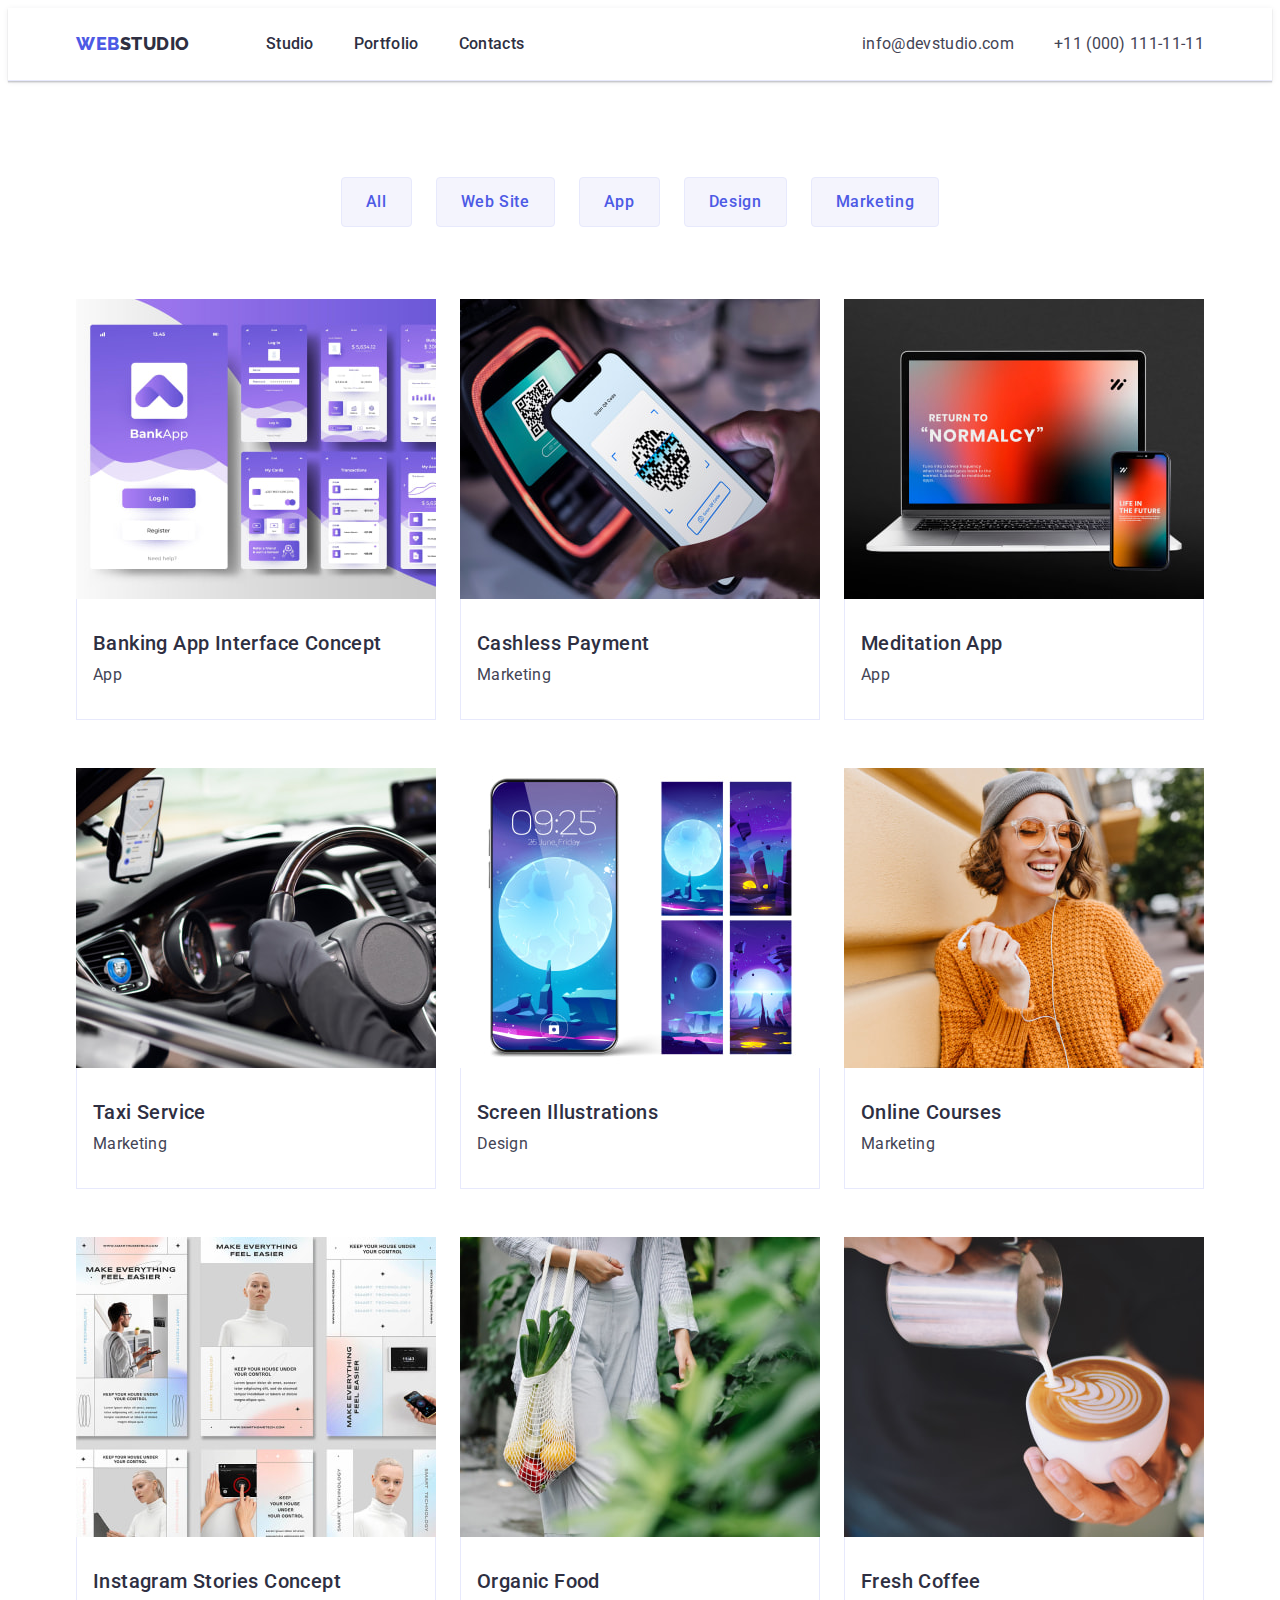
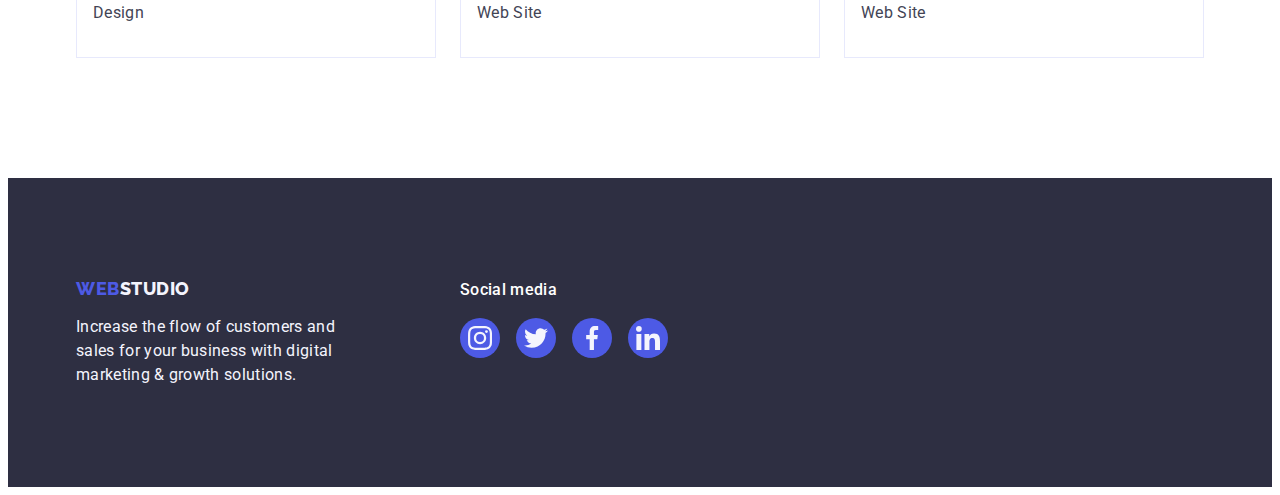
==== portfolio.html @ 0984e40e "hw5" ====
<!DOCTYPE html>
<html lang="en">
  <head>
    <meta charset="UTF-8" />
    <meta http-equiv="X-UA-Compatible" content="IE=edge" />
    <meta name="viewport" content="width=device-width, initial-scale=1.0" />
    <title>Portfolio</title>
    <link rel="preconnect" href="https://fonts.googleapis.com" />
    <link rel="preconnect" href="https://fonts.gstatic.com" crossorigin />
    <link
      href="https://fonts.googleapis.com/css2?family=Raleway:wght@800&family=Roboto:wght@400;500;700;900&display=swap"
      rel="stylesheet"
    />
    <link
      rel="stylesheet"
      href="https://cdnjs.cloudflare.com/ajax/libs/modern-normalize/1.1.0/modern-normalize.min.css"
      integrity="sha512-wpPYUAdjBVSE4KJnH1VR1HeZfpl1ub8YT/NKx4PuQ5NmX2tKuGu6U/JRp5y+Y8XG2tV+wKQpNHVUX03MfMFn9Q=="
      crossorigin="anonymous"
      referrerpolicy="no-referrer"
    />
    <link rel="stylesheet" href="https://cdnjs.cloudflare.com/ajax/libs/animate.css/4.1.1/animate.min.css" />
    <link href="https://unpkg.com/aos@2.3.1/dist/aos.css" rel="stylesheet" />
    <link rel="stylesheet" href="./css/styles.css" />
  </head>

  <body class="pfl-page-content">
    <!-- header section -->
    <header class="header">
      <div class="container flex-container">
        <!-- Menu nav -->
        <nav class="header-nav">
          <a class="logo link" href="./index.html">Web<span class="logo-web">Studio</span></a>
          <ul class="header-nav-list list">
            <li class="header-nav-item">
              <a class="header-nav-link link" href="./index.html">Studio</a>
            </li>
            <li class="header-nav-item">
              <a class="header-nav-link link current" href="./portfolio.html">Portfolio</a>
            </li>
            <li class="header-nav-item">
              <a class="header-nav-link link" href="">Contacts</a>
            </li>
          </ul>
        </nav>
        <address class="header-contact">
          <ul class="header-contact-list list">
            <li class="header-contact-item">
              <a class="contact link" href="mailto:info@devstudio.com">info@devstudio.com</a>
            </li>
            <li class="header-contact-item">
              <a class="contact link" href="tel:+110001111111">+11 (000) 111-11-11</a>
            </li>
          </ul>
        </address>
      </div>
    </header>

    <!-- unique page content -->
    <main class="pfl-main">
      <section class="pfl-section">
        <div class="container">
          <h1 class="visually-hidden">Portfolio</h1>
          <!-- Filters section -->
          <ul class="pfl-filters-list list flex-container">
            <li class="pfl-filters-item">
              <button class="filter-btn btn" type="button">All</button>
            </li>
            <li class="pfl-filters-item">
              <button class="filter-btn btn" type="button">Web Site</button>
            </li>
            <li class="pfl-filters-item">
              <button class="filter-btn btn" type="button">App</button>
            </li>
            <li class="pfl-filters-item">
              <button class="filter-btn btn" type="button">Design</button>
            </li>
            <li class="pfl-filters-item">
              <button class="filter-btn btn" type="button">Marketing</button>
            </li>
          </ul>
          <!-- Row section -->
          <ul class="pfl-row-list list flex-container card-set">
            <li class="pfl-row-item card-set-item">
              <a class="pfl-row-link link" href="./portfolio.html">
                <div class="pfl-row-box">
                  <img
                    class="pfl-row-img"
                    src="./images/portfolio/row-1/img-1.jpg"
                    alt="Bank App"
                    width="360"
                    height="300"
                  />
                  <p class="pfl-row-overlay">
                    Lorem ipsum dolor sit amet consectetur adipisicing elit. Placeat, atque velit ab temporibus iure
                    doloremque sapiente accusantium quas saepe nesciunt!
                  </p>
                </div>
                <div class="row-text-container">
                  <h2 class="subtitle">Banking App Interface Concept</h2>
                  <p class="subtitle-txt">App</p>
                </div>
              </a>
            </li>
            <li class="pfl-row-item card-set-item">
              <a class="pfl-row-link link" href="./portfolio.html">
                <div class="pfl-row-box">
                  <img
                    class="pfl-row-img"
                    src="./images/portfolio/row-1/img-2.jpg"
                    alt="Cashless Payment"
                    width="360"
                    height="300"
                  />
                  <p class="pfl-row-overlay">
                    Lorem ipsum dolor sit amet consectetur adipisicing elit. Placeat, atque velit ab temporibus iure
                    doloremque sapiente accusantium quas saepe nesciunt!
                  </p>
                </div>
                <div class="row-text-container">
                  <h2 class="subtitle">Cashless Payment</h2>
                  <p class="subtitle-txt">Marketing</p>
                </div>
              </a>
            </li>
            <li class="pfl-row-item card-set-item">
              <a class="pfl-row-link link" href="./portfolio.html">
                <div class="pfl-row-box">
                  <img
                    class="pfl-row-img"
                    src="./images/portfolio/row-1/img-3.jpg"
                    alt="Computer App"
                    width="360"
                    height="300"
                  />
                  <p class="pfl-row-overlay">
                    Lorem ipsum dolor sit amet consectetur adipisicing elit. Placeat, atque velit ab temporibus iure
                    doloremque sapiente accusantium quas saepe nesciunt!
                  </p>
                </div>
                <div class="row-text-container">
                  <h2 class="subtitle">Meditation App</h2>
                  <p class="subtitle-txt">App</p>
                </div>
              </a>
            </li>
            <li class="pfl-row-item card-set-item">
              <a class="pfl-row-link link" href="./portfolio.html">
                <div class="pfl-row-box">
                  <img
                    class="pfl-row-img"
                    src="./images/portfolio/row-2/img-1.jpg"
                    alt="Driver"
                    width="360"
                    height="300"
                  />
                  <p class="pfl-row-overlay">
                    Lorem ipsum dolor sit amet consectetur adipisicing elit. Placeat, atque velit ab temporibus iure
                    doloremque sapiente accusantium quas saepe nesciunt!
                  </p>
                </div>
                <div class="row-text-container">
                  <h2 class="subtitle">Taxi Service</h2>
                  <p class="subtitle-txt">Marketing</p>
                </div>
              </a>
            </li>
            <li class="pfl-row-item card-set-item">
              <a class="pfl-row-link link" href="./portfolio.html">
                <div class="pfl-row-box">
                  <img
                    class="pfl-row-img"
                    src="./images/portfolio/row-2/img-2.jpg"
                    alt="Screen design"
                    width="360"
                    height="300"
                  />
                  <p class="pfl-row-overlay">
                    Lorem ipsum dolor sit amet consectetur adipisicing elit. Placeat, atque velit ab temporibus iure
                    doloremque sapiente accusantium quas saepe nesciunt!
                  </p>
                </div>
                <div class="row-text-container">
                  <h2 class="subtitle">Screen Illustrations</h2>
                  <p class="subtitle-txt">Design</p>
                </div>
              </a>
            </li>
            <li class="pfl-row-item card-set-item">
              <a class="pfl-row-link link" href="./portfolio.html">
                <div class="pfl-row-box">
                  <img
                    class="pfl-row-img"
                    src="./images/portfolio/row-2/img-3.jpg"
                    alt="Smiling Woman"
                    width="360"
                    height="300"
                  />
                  <p class="pfl-row-overlay">
                    Lorem ipsum dolor sit amet consectetur adipisicing elit. Placeat, atque velit ab temporibus iure
                    doloremque sapiente accusantium quas saepe nesciunt!
                  </p>
                </div>
                <div class="row-text-container">
                  <h2 class="subtitle">Online Courses</h2>
                  <p class="subtitle-txt">Marketing</p>
                </div>
              </a>
            </li>
            <li class="pfl-row-item card-set-item">
              <a class="pfl-row-link link" href="./portfolio.html">
                <div class="pfl-row-box">
                  <img
                    class="pfl-row-img"
                    src="./images/portfolio/row-3/img-1.jpg"
                    alt="Instagram Concept"
                    width="360"
                    height="300"
                  />
                  <p class="pfl-row-overlay">
                    Lorem ipsum dolor sit amet consectetur adipisicing elit. Placeat, atque velit ab temporibus iure
                    doloremque sapiente accusantium quas saepe nesciunt!
                  </p>
                </div>
                <div class="row-text-container">
                  <h2 class="subtitle">Instagram Stories Concept</h2>
                  <p class="subtitle-txt">Design</p>
                </div>
              </a>
            </li>
            <li class="pfl-row-item card-set-item">
              <a class="pfl-row-link link" href="./portfolio.html">
                <div class="pfl-row-box">
                  <img
                    class="pfl-row-img"
                    src="./images/portfolio/row-3/img-2.jpg"
                    alt="Bunch of fruits"
                    width="360"
                    height="300"
                  />
                  <p class="pfl-row-overlay">
                    Lorem ipsum dolor sit amet consectetur adipisicing elit. Placeat, atque velit ab temporibus iure
                    doloremque sapiente accusantium quas saepe nesciunt!
                  </p>
                </div>
                <div class="row-text-container">
                  <h2 class="subtitle">Organic Food</h2>
                  <p class="subtitle-txt">Web Site</p>
                </div>
              </a>
            </li>
            <li class="pfl-row-item card-set-item">
              <a class="pfl-row-link link" href="./portfolio.html">
                <div class="pfl-row-box">
                  <img
                    class="pfl-row-img"
                    src="./images/portfolio/row-3/img-3.jpg"
                    alt="Cup of coffee"
                    width="360"
                    height="300"
                  />
                  <p class="pfl-row-overlay">
                    Lorem ipsum dolor sit amet consectetur adipisicing elit. Placeat, atque velit ab temporibus iure
                    doloremque sapiente accusantium quas saepe nesciunt!
                  </p>
                </div>
                <div class="row-text-container">
                  <h2 class="subtitle">Fresh Coffee</h2>
                  <p class="subtitle-txt">Web Site</p>
                </div>
              </a>
            </li>
          </ul>
        </div>
      </section>
    </main>

    <!-- footer section -->
    <footer class="footer">
      <div class="footer-container container flex-container">
        <div class="footer-txt">
          <a class="logo link footer-logo" href="./index.html">Web<span class="logo-web logo-light">Studio</span></a>
          <p class="footer-text subtitle-txt">
            Increase the flow of customers and sales for your business with digital marketing & growth solutions.
          </p>
        </div>
        <div class="footer-soc-media">
          <p class="footer-soc-txt">Social media</p>
          <ul class="footer-soc-list list flex-container">
            <li class="footer-soc-item">
              <a href="" class="footer-soc-link link" target="_blank" rel="noopener noreferrer nofollow">
                <svg class="footer-soc-icon" width="24" height="24">
                  <use href="./images/icons.svg#icon-instagram"></use>
                </svg>
              </a>
            </li>
            <li class="footer-soc-item">
              <a href="" class="footer-soc-link link" target="_blank" rel="noopener noreferrer nofollow">
                <svg class="footer-soc-icon" width="24" height="24">
                  <use href="./images/icons.svg#icon-twitter"></use>
                </svg>
              </a>
            </li>
            <li class="footer-soc-item">
              <a href="" class="footer-soc-link link" target="_blank" rel="noopener noreferrer nofollow">
                <svg class="footer-soc-icon" width="24" height="24">
                  <use href="./images/icons.svg#icon-facebook"></use>
                </svg>
              </a>
            </li>
            <li class="footer-soc-item">
              <a href="" class="footer-soc-link link" target="_blank" rel="noopener noreferrer nofollow">
                <svg class="footer-soc-icon" width="24" height="24">
                  <use href="./images/icons.svg#icon-linkedin"></use>
                </svg>
              </a>
            </li>
          </ul>
        </div>
      </div>
    </footer>
    <script src="./modal.js"></script>
    <script src="https://unpkg.com/aos@2.3.1/dist/aos.js"></script>
    <script>
      AOS.init();
    </script>
  </body>
</html>
---- css/styles.css ----
html {
  box-sizing: border-box;
}

*,
*::before,
*::after {
  box-sizing: inherit;
}

/**
  |============================
  | NORMALIZE VS RESET
  |============================
*/

img {
  display: block;
  max-width: 100%;
  height: auto;
}

h1,
h2,
h3,
h4,
h5,
h6,
p,
ul {
  margin: 0;
}

.list {
  list-style-type: none;
  padding: 0;
  margin: 0;
}

:root {
  /* Fonts */
  --primary-font: 'Roboto', sans-serif;
  --secondary-font: 'Raleway', sans-serif;
  /* Colors */
  --color-iris: #4d5ae5;
  --color-ocean: #404bbf;
  --color-navy-blue: #2e2f42;
  --color-green: #31d0aa;
  --color-slate: #434455;
  --color-light-slate: #8e8f99;
  --color-cornflower: #e7e9fc;
  --color-cloud: #f4f4fd;
  --color-navy-blue-modal: #2e2f42;
  --color-grey: #2e2f42;
  --color-white: #ffffff;
  --color-dairy: #fcfcfc;
  /* Text colors */
  --main-txt-cl: #434455;
  --sec-txt-cl: #2e2f42;
  --main-title-cl: #ffffff;

  /* Other */
  --indent: 24px;
  --items: 3;
  /* --transition: 250ms cubic-bezier(0.4, 0, 0.2, 1); */
}

body {
  background-color: var(--color-white);
  font-size: 16px;
  font-family: var(--primary-font);
  color: var(--main-txt-cl);
}

/**
  |============================
  | Base styles
  |============================
*/

.visually-hidden {
  position: absolute;
  width: 1px;
  height: 1px;
  margin: -1px;
  border: 0;
  padding: 0;
  white-space: nowrap;
  clip-path: inset(100%);
  clip: rect(0 0 0 0);
  overflow: hidden;
}

.section {
  padding: 120px 0;
}

.container {
  width: 1158px;
  margin: 0 auto;
  padding: 0 15px;
  /* outline: 2px solid red;
  outline-offset: -2px; */
}

.link {
  text-decoration: none;
}

.link:hover,
.link:focus {
  text-decoration: none;
}

.btn {
  font-family: inherit;
  cursor: pointer;
  background: var(--color-iris);
  font-size: 16px;
  font-weight: 500;
  line-height: 1.5;
  letter-spacing: 0.04em;
  text-decoration: none;
  text-transform: none;
  color: var(--color-white);
  border-radius: 4px;
  transition-property: background-color;
  transition-duration: 250ms;
  transition-timing-function: cubic-bezier(0.4, 0, 0.2, 1);
}

.btn:hover,
.btn:focus {
  background-color: var(--color-ocean);
  box-shadow: 0px 3px 1px rgba(0, 0, 0, 0.1), 0px 2px 1px rgba(0, 0, 0, 0.08), 0px 2px 2px rgba(0, 0, 0, 0.12);
  border-radius: 4px;
}

.main-title {
  font-family: var(--primary-font);
  font-size: 56px;
  font-weight: 700;
  line-height: 1.07;
  letter-spacing: 0.02em;
  text-align: center;
  color: var(--main-title-cl);
}

.section-title {
  font-size: 36px;
  font-weight: 700;
  line-height: 1.11;
  letter-spacing: 0.02em;
  text-transform: capitalize;
  text-align: center;
  color: var(--color-navy-blue);
  margin-bottom: 72px;
}

.subtitle {
  margin-bottom: 8px;
  font-size: 20px;
  font-weight: 500;
  line-height: 1.2;
  letter-spacing: 0.02em;
  color: var(--color-navy-blue);
}

.subtitle-txt {
  font-size: 16px;
  line-height: 1.5;
  letter-spacing: 0.02em;
  color: var(--color-slate);
}

.descr {
  font-size: 16px;
  font-weight: 500;
  line-height: 1.5;
  letter-spacing: 0.02em;
}

.small-text {
  font-size: 12px;
  line-height: 1.16;
  letter-spacing: 0.04em;
}

.logo {
  font-family: var(--secondary-font);
  font-weight: 800;
  font-size: 18px;
  line-height: 1.17;
  letter-spacing: 0.03em;
  text-transform: uppercase;
  margin-right: 76px;
  color: var(--color-iris);
  padding: 24px 0;
}

.logo-web {
  color: var(--color-navy-blue);
}

.logo-light {
  color: var(--color-cloud);
}

/**
  |============================
  | Card set
  |============================
*/

.card-set {
  display: flex;
  flex-wrap: wrap;
  gap: var(--indent);
}

.card-set-item {
  flex-basis: calc((100% - var(--indent) * (var(--items) - 1)) / var(--items));
}

/**
  |============================
  | Main page styles
  |============================
*/

/* Header styles */

.header {
  border-bottom: 1px solid #e7e9fc;
  box-shadow: 0px 2px 1px rgba(46, 47, 66, 0.08), 0px 1px 1px rgba(46, 47, 66, 0.16), 0px 1px 6px rgba(46, 47, 66, 0.08);
}

.flex-container {
  display: flex;
  align-items: center;
}

/* nav section */

.header-nav {
  display: flex;
  align-items: center;
  margin-right: auto;
}

.header-nav-list {
  display: flex;
  align-items: center;
  gap: 40px;
}

.header-nav-link {
  font-family: var(--primary-font);
  font-weight: 500;
  font-size: 16px;
  line-height: 1.5;
  letter-spacing: 0.02em;
  color: var(--color-navy-blue);
  display: block;
  padding: 24px 0;
  transition-property: color;
  transition-duration: 250ms;
  transition-timing-function: cubic-bezier(0.4, 0, 0.2, 1);
}

.current::after {
  content: '';
  display: inline-block;
  position: absolute;
  width: 48px;
  height: 4px;
  border-radius: 2px;
  color: var(--color-ocean);
}

.header-nav-link:hover,
.header-nav-link:focus {
  color: var(--color-ocean);
}

/* contact section */
.header-contact {
  font-style: normal;
}

.header-contact-list {
  display: flex;
  align-items: center;
  gap: 40px;
}

.contact {
  font-size: 16px;
  line-height: 1.5;
  letter-spacing: 0.02em;
  color: var(--color-slate);
  padding: 24px 0;
  display: block;
  transition-property: color;
  transition-duration: 250ms;
  transition-timing-function: cubic-bezier(0.4, 0, 0.2, 1);
}

.contact:hover,
.contact:focus {
  color: var(--color-ocean);
}

/**
  |============================
  | Main styles
  |============================
*/

/* Hero section */

.main-hero {
  background-color: var(--color-navy-blue);
  margin: 0 auto;
  max-width: 1440px;
  padding-top: 188px;
  padding-bottom: 188px;
  background-image: linear-gradient(rgba(46, 47, 66, 0.7), rgba(46, 47, 66, 0.7)), url(../images/hero-bg.jpg);
  background-repeat: no-repeat;
  background-position: center;
  background-size: cover;
}

.main-hero-title {
  max-width: 496px;
  margin: auto;
  margin-bottom: 48px;
}

.main-hero-btn {
  display: block;
  min-width: 169px;
  height: 56px;
  padding: 15px 31px;
  margin: 0 auto;
  border: none;
}

.btn-container {
  padding-bottom: 120px;
}

/* Feature section */

.main-feature-item {
  --items: 4;
}

.main-feature-img {
  height: 112px;
  background-color: var(--color-cloud);
  border-radius: 4px;
  margin-bottom: 8px;
  align-items: center;
  justify-content: center;
}

/* Service section */

.main-service {
  padding-top: 0;
}

/* team section */

.main-team {
  background-color: var(--color-cloud);
}

.main-team-list {
  flex-wrap: wrap;
  gap: 24px;
}

.main-team-item {
  background-color: var(--color-white);
  flex-basis: calc((100% - 24px * 3) / 4);
  box-shadow: 0px 1px 6px rgba(46, 47, 66, 0.08), 0px 1px 1px rgba(46, 47, 66, 0.16), 0px 2px 1px rgba(46, 47, 66, 0.08);
  border-radius: 0px 0px 4px 4px;
}

.main-team-name {
  text-align: center;
  margin-bottom: 8px;
}

.main-team-text {
  text-align: center;
  margin-bottom: 8px;
}

.team-soc-list {
  display: flex;
  justify-content: center;
  gap: 24px;
}

.team-soc-item {
  width: 40px;
  height: 40px;
}

.team-soc-link {
  width: 100%;
  height: 100%;
  display: flex;
  background-color: var(--color-iris);
  border-radius: 50%;
  align-items: center;
  justify-content: center;
  transition-property: background-color;
  transition-duration: 250ms;
  transition-timing-function: cubic-bezier(0.4, 0, 0.2, 1);
}

.team-soc-link:hover,
.team-soc-link:focus {
  background-color: var(--color-ocean);
}

.team-soc-icon {
  fill: var(--color-cloud);
}

.team-card-txt {
  padding: 32px 16px;
  text-align: center;
}

/* Customer section */

.main-cust-list {
  display: flex;
  align-items: center;
  justify-content: center;
  gap: 24px;
}

.main-cust-item {
  width: calc((100% - (24px * 5)) / 6);
  height: 88px;
}

.main-cust-link {
  width: 100%;
  height: 100%;
  display: flex;
  align-items: center;
  justify-content: center;
  color: #8e8f99;
  border: 1px solid #8e8f99;
  border-radius: 4px;
  transition-property: border-color, color;
  transition-duration: 250ms;
  transition-timing-function: cubic-bezier(0.4, 0, 0.2, 1);
}

.main-cust-link:hover,
.main-cust-link:focus {
  border-color: var(--color-ocean);
  color: var(--color-ocean);
}

.main-cust-icon {
  fill: currentColor;
}

/* Footer styles */
.footer {
  background-color: var(--color-navy-blue);
  padding: 100px 0;
}

.footer-text {
  color: var(--color-cloud);
  width: 264px;
}

.footer-container {
  display: flex;
  align-items: baseline;
}

.footer-txt {
  margin-right: 120px;
}

.footer-logo {
  display: inline-block;
  margin: 0 0 16px 0;
  padding: 0;
}

.footer-soc-txt {
  line-height: 1.5;
  font-weight: 500;
  letter-spacing: 0.02em;
  color: var(--color-white);
  margin-bottom: 16px;
}

.footer-soc-list {
  justify-content: center;
  gap: 16px;
}

.footer-soc-item {
  width: 40px;
  height: 40px;
}

.footer-soc-link {
  width: 100%;
  height: 100%;
  display: flex;
  background-color: var(--color-iris);
  border-radius: 50%;
  align-items: center;
  justify-content: center;
  transition-property: background-color;
  transition-duration: 250ms;
  transition-timing-function: cubic-bezier(0.4, 0, 0.2, 1);
}

.footer-soc-link:hover,
.footer-soc-link:focus {
  background-color: var(--color-green);
}

.footer-soc-icon {
  fill: var(--color-cloud);
}

/**
  |============================
  | Portfolio styles
  |============================
*/

/* Portfolio main content styles */

.pfl-section {
  padding: 96px 0 120px;
}

.pfl-filters-list {
  margin-bottom: 72px;
  gap: 24px;
  justify-content: center;
}

.filter-btn {
  background-color: var(--color-cloud);
  border: 1px solid var(--color-cornflower);
  padding: 12px 24px;
  border-radius: 4px;
  color: var(--color-iris);
  transition-property: color, border;
  transition-duration: 250ms;
  transition-timing-function: cubic-bezier(0.4, 0, 0.2, 1);
}

.filter-btn:hover,
.filter-btn:focus {
  color: var(--color-white);
  border: 1px solid transparent;
}

.pfl-row-list {
  gap: 24px;
  row-gap: 48px;
}

.pfl-row-link {
  display: block;
  transition-property: box-shadow;
  transition-duration: 250ms;
  transition-timing-function: cubic-bezier(0.4, 0, 0.2, 1);
}

.pfl-row-link:hover,
.pfl-row-link:focus {
  box-shadow: 0px 1px 6px rgba(46, 47, 66, 0.08), 0px 1px 1px rgba(46, 47, 66, 0.16), 0px 2px 1px rgba(46, 47, 66, 0.08);
}

.pfl-row-box {
  position: relative;
  overflow: hidden;
}

.pfl-row-overlay {
  position: absolute;
  top: 0;
  left: 0;
  width: 100%;
  height: 100%;
  transform: translateY(100%);
  background-color: #4d5ae5;
  color: var(--color-cloud);
  line-height: 1.5;
  letter-spacing: 0.02em;
  mix-blend-mode: normal;
  padding: 40px 32px 0 32px;
  transition-property: transform;
  transition-duration: 250ms;
  transition-timing-function: cubic-bezier(0.4, 0, 0.2, 1);
}

.pfl-row-box:hover .pfl-row-overlay {
  transform: translateY(0);
}

.row-text-container {
  padding: 32px 16px;
  border: 1px solid #e7e9fc;
  border-top: none;
}

.backdrop {
  position: fixed;
  width: 100%;
  height: 100%;
  background-color: rgba(46, 47, 66, 0.4);
  top: 0;
  transition: opacity 300ms linear, visibility 300ms linear;
}

.modal {
  position: absolute;
  top: 50%;
  left: 50%;
  transform: translate(-50%, -50%) scale(1);
  transition: transform 300ms linear;
  width: 408px;
  min-height: 576px;
  background-color: var(--color-dairy);
  box-shadow: 0px 1px 1px rgba(0, 0, 0, 0.14), 0px 1px 3px rgba(0, 0, 0, 0.12), 0px 2px 1px rgba(0, 0, 0, 0.2);
  border-radius: 4px;
  padding: 24px;
}

.backdrop.is-hidden .modal {
  transform: translate(-50%, -50%) scale(0);
}

.modal-close-btn {
  width: 24px;
  height: 24px;
  background-color: var(--color-cornflower);
  border: 1px solid rgba(0, 0, 0, 0.1);
  border-radius: 50%;
  display: flex;
  margin-left: auto;
  align-items: center;
  justify-content: center;
}

.modal-close-btn:hover,
.modal-close-btn:focus {
  border-radius: 50%;
  box-shadow: none;
}

.close-btn-icon {
  fill: var(--color-navy-blue);
}

.close-btn-icon:hover,
.close-btn-icon:focus {
  fill: var(--color-white);
}

.is-hidden {
  visibility: none;
  opacity: 0;
  pointer-events: none;
}
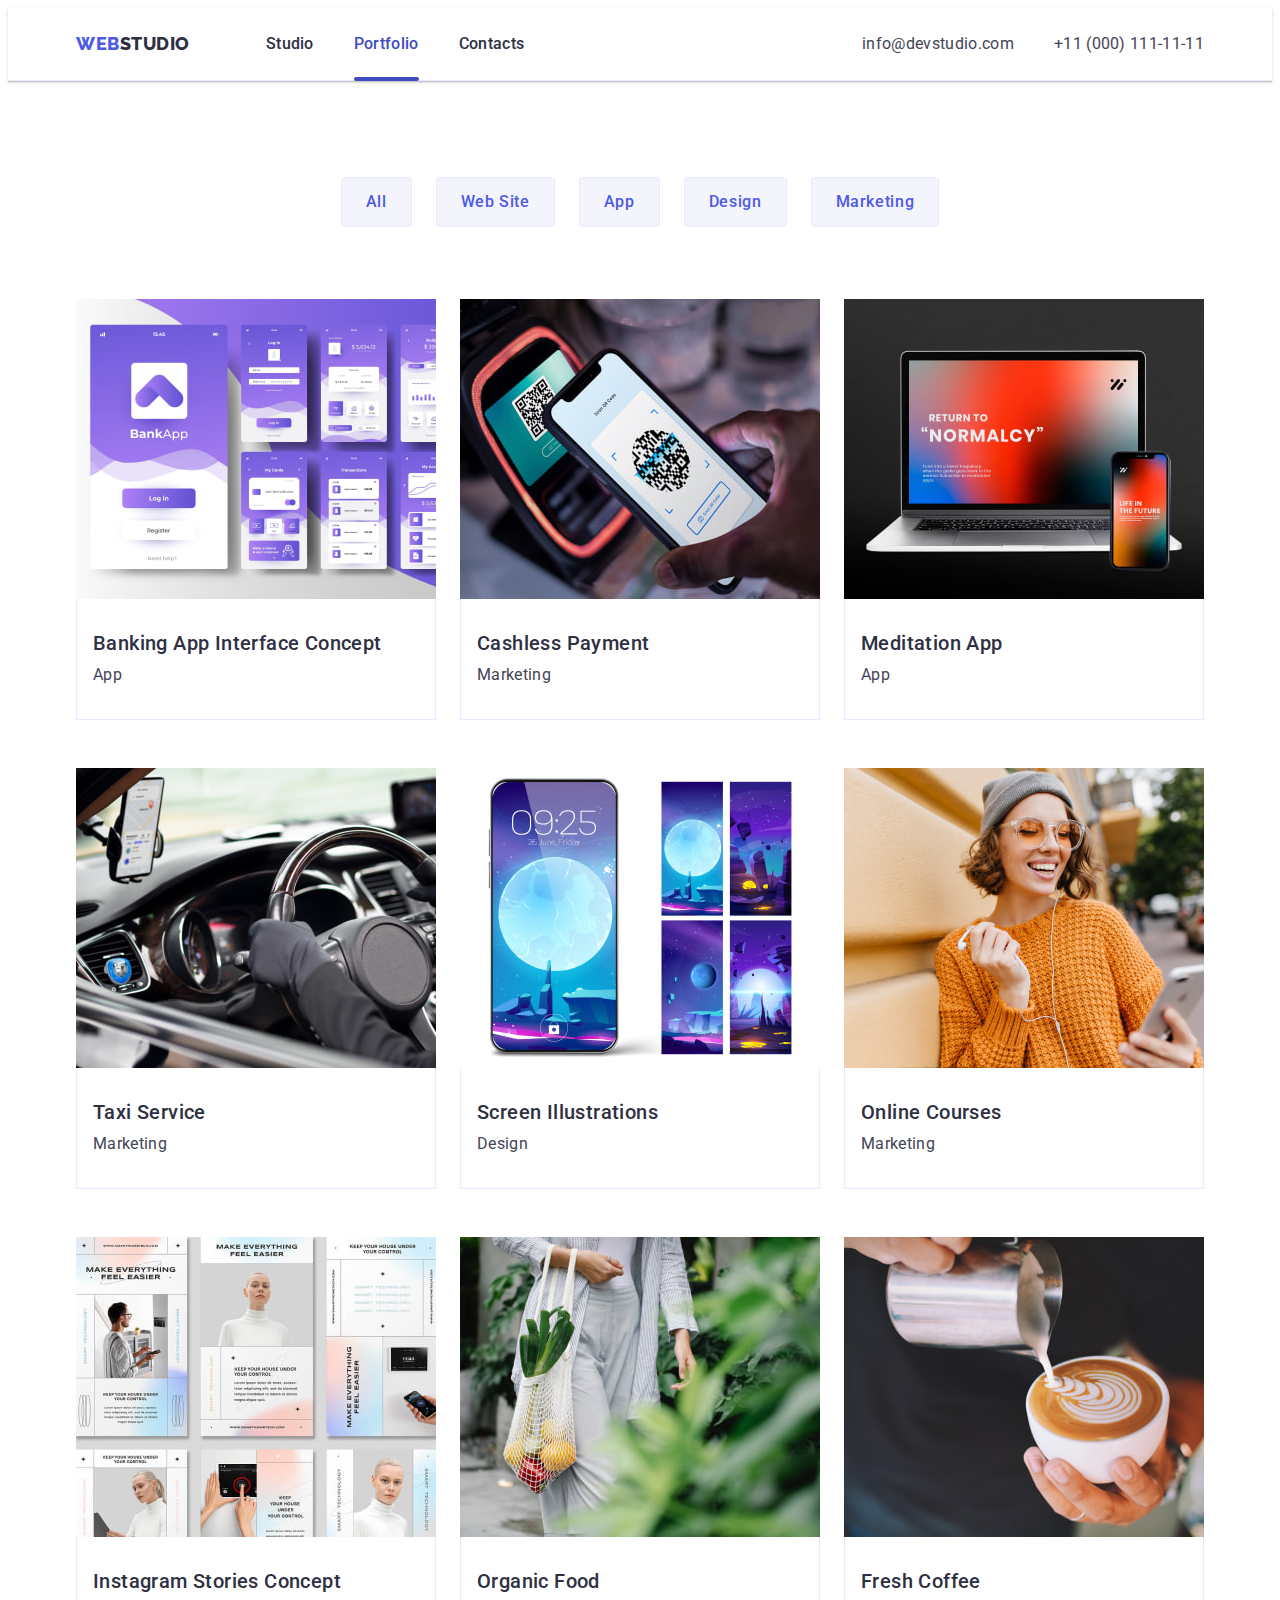
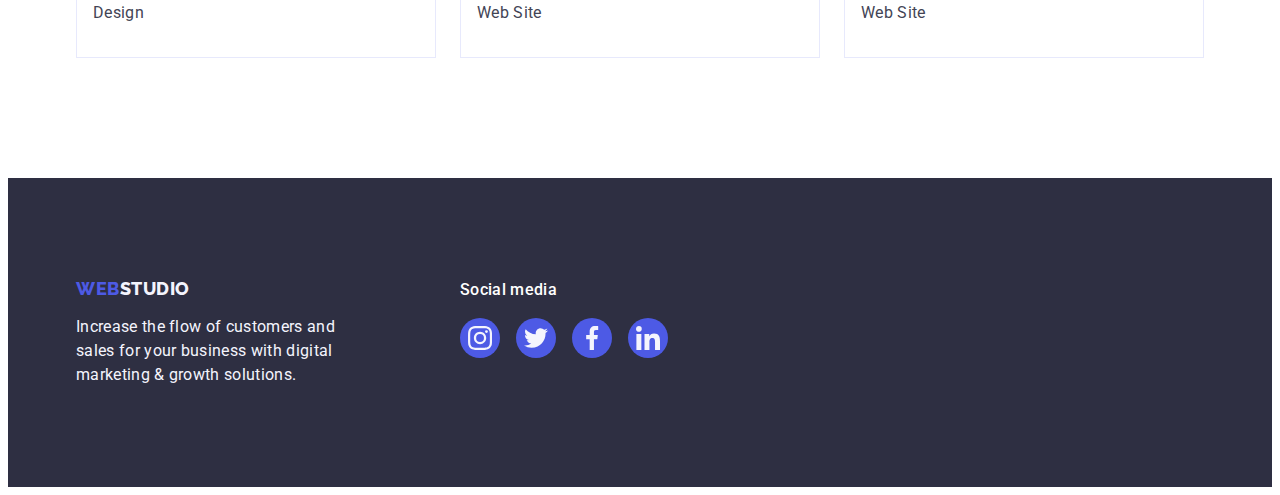
==== commit 0461f76a: "hw5" ====
--- a/portfolio.html
+++ b/portfolio.html
@@ -35,7 +35,7 @@
               <a class="header-nav-link link" href="./index.html">Studio</a>
             </li>
             <li class="header-nav-item">
-              <a class="header-nav-link link current" href="./portfolio.html">Portfolio</a>
+              <a class="header-nav-link link current-line" href="./portfolio.html">Portfolio</a>
             </li>
             <li class="header-nav-item">
               <a class="header-nav-link link" href="">Contacts</a>
--- a/css/styles.css
+++ b/css/styles.css
@@ -268,19 +268,28 @@
   transition-timing-function: cubic-bezier(0.4, 0, 0.2, 1);
 }
 
-.current::after {
-  content: '';
-  display: inline-block;
-  position: absolute;
-  width: 48px;
-  height: 4px;
-  border-radius: 2px;
-  color: var(--color-ocean);
-}
-
 .header-nav-link:hover,
 .header-nav-link:focus {
   color: var(--color-ocean);
+}
+
+.current-line {
+  position: relative;
+  color: var(--color-ocean);
+}
+
+.current-line::after {
+  content: '';
+  display: block;
+  position: absolute;
+  width: 100%;
+  height: 4px;
+  border-radius: 2px;
+  bottom: -1px;
+  background-color: var(--color-ocean);
+  transition-property: color;
+  transition-duration: 250ms;
+  transition-timing-function: cubic-bezier(0.4, 0, 0.2, 1);
 }
 
 /* contact section */
